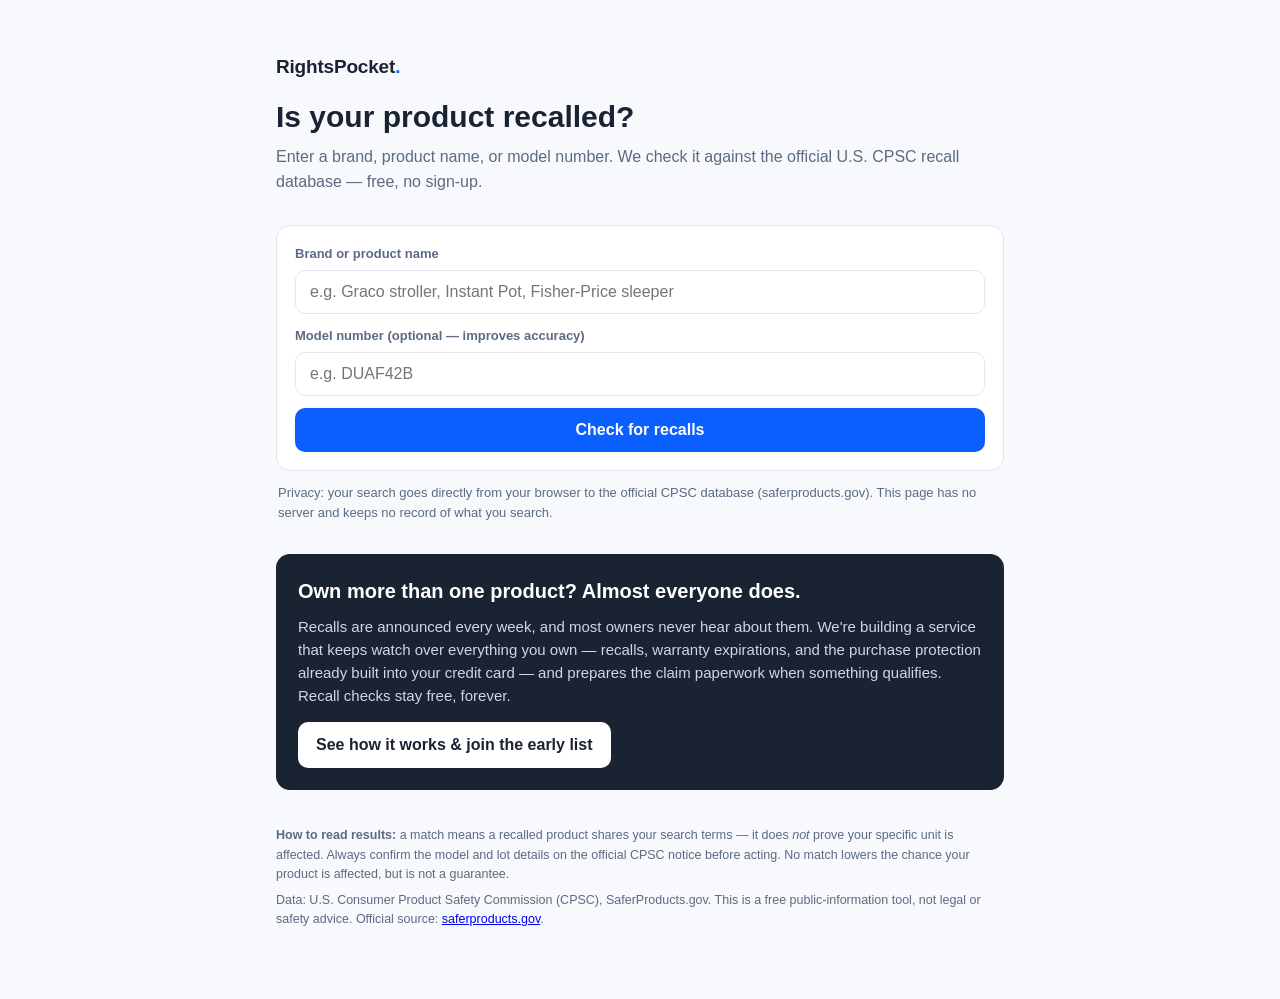
==== index.html @ 196cd415 "UX review fixes: brand line, checker cross-link, og image" ====
<!DOCTYPE html>
<html lang="en">
<head>
<meta charset="UTF-8">
<meta name="viewport" content="width=device-width, initial-scale=1.0">
<title>Is your product recalled? — Free CPSC recall checker</title>
<meta name="description" content="Free tool: check whether a product you own is under a U.S. CPSC recall. Searches the official CPSC recall database. Your searches are not stored.">
<style>
  :root { --ink:#1a2332; --muted:#5b6b82; --line:#e3e8f0; --accent:#0b5fff; --warn:#b42318; --warnbg:#fef3f2; --ok:#027a48; --okbg:#ecfdf3; --card:#fff; }
  * { box-sizing:border-box; }
  body { margin:0; font-family:-apple-system,BlinkMacSystemFont,"Segoe UI",Roboto,Helvetica,Arial,sans-serif; color:var(--ink); background:#f7f9fc; line-height:1.55; }
  .wrap { max-width:760px; margin:0 auto; padding:24px 16px 64px; }
  header { padding:28px 0 8px; }
  .brandline { font-weight:800; font-size:19px; letter-spacing:-.01em; margin-bottom:18px; }
  .brandline span { color:var(--accent); }
  h1 { font-size:30px; line-height:1.2; margin:0 0 10px; }
  .sub { color:var(--muted); font-size:16px; margin:0 0 22px; }
  form.search { background:var(--card); border:1px solid var(--line); border-radius:14px; padding:18px; display:grid; gap:12px; }
  label { font-size:13px; font-weight:600; color:var(--muted); display:block; margin-bottom:6px; }
  input[type=text] { width:100%; padding:12px 14px; font-size:16px; border:1px solid var(--line); border-radius:10px; }
  input[type=text]:focus { outline:2px solid var(--accent); border-color:transparent; }
  button { background:var(--accent); color:#fff; border:0; border-radius:10px; padding:13px 18px; font-size:16px; font-weight:600; cursor:pointer; }
  button:disabled { opacity:.55; cursor:wait; }
  .privacy { font-size:13px; color:var(--muted); margin:12px 2px 0; }
  .status { margin:22px 2px 0; font-size:15px; }
  .result { background:var(--card); border:1px solid var(--line); border-radius:14px; padding:18px; margin-top:14px; display:grid; gap:10px; }
  .result.hit-high { border-color:#f3c6c0; background:var(--warnbg); }
  .result.hit-mid { border-color:#f5dfae; background:#fffcf3; }
  .result h3 { margin:0; font-size:17px; line-height:1.35; }
  .meta { font-size:13px; color:var(--muted); }
  .badge { display:inline-block; font-size:12px; font-weight:700; padding:2px 8px; border-radius:999px; margin-right:8px; vertical-align:2px; }
  .badge.high { background:var(--warn); color:#fff; }
  .badge.mid { background:#dc8a03; color:#fff; }
  .result img { max-width:180px; border-radius:8px; border:1px solid var(--line); }
  .field b { display:block; font-size:12px; letter-spacing:.04em; text-transform:uppercase; color:var(--muted); margin-bottom:2px; }
  .field p { margin:0; font-size:14.5px; }
  a.official { font-weight:600; }
  .clear { background:var(--okbg); border:1px solid #a6e9c5; border-radius:14px; padding:16px 18px; margin-top:22px; }
  .clear b { color:var(--ok); }
  .cta { background:var(--ink); color:#fff; border-radius:14px; padding:22px; margin-top:30px; }
  .cta h2 { margin:0 0 8px; font-size:20px; }
  .cta p { margin:0 0 14px; color:#cdd7e5; font-size:15px; }
  .cta a { display:inline-block; background:#fff; color:var(--ink); font-weight:700; text-decoration:none; padding:11px 18px; border-radius:10px; }
  footer { margin-top:36px; font-size:12.5px; color:var(--muted); }
  footer p { margin:6px 0; }
</style>
<link rel="icon" href="data:image/svg+xml,%3Csvg xmlns='http://www.w3.org/2000/svg' viewBox='0 0 64 64'%3E%3Crect width='64' height='64' rx='14' fill='%230b5fff'/%3E%3Ctext x='32' y='43' font-size='34' font-family='Arial' font-weight='bold' fill='white' text-anchor='middle'%3ER%3C/text%3E%3C/svg%3E">
<meta property="og:type" content="website">
<meta property="og:title" content="Is your product recalled? — Free CPSC recall checker">
<meta property="og:description" content="Free tool: check whether a product you own is under a U.S. CPSC recall. Searches the official CPSC recall database. Your searches are not stored.">
<meta property="og:image" content="https://rightspocket.globe-ent.com/og.png">
<meta name="twitter:card" content="summary_large_image">
<meta property="og:url" content="https://rightspocket.globe-ent.com/">
</head>
<body>
<div class="wrap">
  <header>
    <div class="brandline">RightsPocket<span>.</span></div>
    <h1>Is your product recalled?</h1>
    <p class="sub">Enter a brand, product name, or model number. We check it against the official U.S. CPSC recall database — free, no sign-up.</p>
  </header>

  <form class="search" id="searchForm">
    <div>
      <label for="q">Brand or product name</label>
      <input type="text" id="q" placeholder="e.g. Graco stroller, Instant Pot, Fisher-Price sleeper" autocomplete="off" required>
    </div>
    <div>
      <label for="model">Model number (optional — improves accuracy)</label>
      <input type="text" id="model" placeholder="e.g. DUAF42B" autocomplete="off">
    </div>
    <button type="submit" id="go">Check for recalls</button>
  </form>
  <p class="privacy">Privacy: your search goes directly from your browser to the official CPSC database (saferproducts.gov). This page has no server and keeps no record of what you search.</p>

  <div class="status" id="status" role="status" aria-live="polite"></div>
  <div id="results"></div>

  <div class="cta">
    <h2>Own more than one product? Almost everyone does.</h2>
    <p>Recalls are announced every week, and most owners never hear about them. We're building a service that keeps watch over everything you own — recalls, warranty expirations, and the purchase protection already built into your credit card — and prepares the claim paperwork when something qualifies. Recall checks stay free, forever.</p>
    <a href="landing.html">See how it works &amp; join the early list</a>
  </div>

  <footer>
    <p><b>How to read results:</b> a match means a recalled product shares your search terms — it does <i>not</i> prove your specific unit is affected. Always confirm the model and lot details on the official CPSC notice before acting. No match lowers the chance your product is affected, but is not a guarantee.</p>
    <p>Data: U.S. Consumer Product Safety Commission (CPSC), SaferProducts.gov. This is a free public-information tool, not legal or safety advice. Official source: <a href="https://www.saferproducts.gov" target="_blank" rel="noopener">saferproducts.gov</a>.</p>
  </footer>
</div>

<script>
(function(){
  var API = 'https://www.saferproducts.gov/RestWebServices/Recall?format=json&RecallTitle=';
  var form = document.getElementById('searchForm');
  var statusEl = document.getElementById('status');
  var resultsEl = document.getElementById('results');
  var btn = document.getElementById('go');

  function esc(s){ return String(s||'').replace(/[&<>"']/g, function(c){ return {'&':'&amp;','<':'&lt;','>':'&gt;','"':'&quot;',"'":'&#39;'}[c]; }); }
  function tokens(s){ return String(s||'').toLowerCase().split(/[^a-z0-9]+/).filter(function(t){ return t.length >= 3; }); }

  function fetchTitle(term){
    return fetch(API + encodeURIComponent(term)).then(function(r){
      if(!r.ok) throw new Error('CPSC API error ' + r.status);
      return r.json();
    }).catch(function(){ return []; });
  }

  function score(recall, qTokens, qPhrase, model){
    var hayTitle = (recall.Title||'').toLowerCase();
    var hayProd = '';
    (recall.Products||[]).forEach(function(p){ hayProd += ' ' + (p.Name||'') + ' ' + (p.Model||'') + ' ' + (p.Description||''); });
    var hay = (hayTitle + ' ' + hayProd + ' ' + (recall.Description||'')).toLowerCase();
    var s = 0, matched = 0;
    qTokens.forEach(function(t){ if(hay.indexOf(t) !== -1){ matched++; } });
    if(qTokens.length){ s += (matched / qTokens.length) * 60; }
    if(matched === qTokens.length && matched >= 1){ s += 20; } /* every search word found -> strong */
    if(qPhrase && hayTitle.indexOf(qPhrase) !== -1) s += 25;
    if(qPhrase && (hayProd.toLowerCase().indexOf(qPhrase) !== -1)) s += 15;
    var modelHit = false;
    if(model){
      var m = model.toLowerCase().replace(/\s+/g,'');
      (recall.Products||[]).forEach(function(p){
        if((p.Model||'').toLowerCase().replace(/\s+/g,'') === m && m) modelHit = true;
      });
      if(hay.replace(/\s+/g,'').indexOf(m) !== -1) modelHit = true;
      if(modelHit) s += 45;
    }
    return { score: s, modelHit: modelHit };
  }

  function renderEmpty(q){
    resultsEl.innerHTML = '';
    var d = document.createElement('div');
    d.className = 'clear';
    d.innerHTML = '<b>No matching recalls found</b> for &ldquo;' + esc(q) + '&rdquo; in the CPSC database. That\'s a good sign — but it isn\'t a guarantee. If you still have concerns, check the manufacturer\'s own recall page.';
    resultsEl.appendChild(d);
  }

  function render(list){
    resultsEl.innerHTML = '';
    list.forEach(function(item){
      var r = item.recall, sc = item.sc;
      var div = document.createElement('div');
      div.className = 'result ' + (sc.score >= 70 ? 'hit-high' : 'hit-mid');
      var date = (r.RecallDate||'').slice(0,10);
      var hazard = (r.Hazards && r.Hazards[0] && r.Hazards[0].Name) || '';
      var remedy = (r.Remedies && r.Remedies[0] && r.Remedies[0].Name) || '';
      var options = (r.RemedyOptions||[]).map(function(o){ return o.Option; }).filter(Boolean).join(', ');
      var img = (r.Images && r.Images[0] && r.Images[0].URL) || '';
      var prodNames = (r.Products||[]).map(function(p){ return p.Name; }).filter(Boolean).join('; ');
      var badge = sc.score >= 70 ? '<span class="badge high">Strong match</span>' : '<span class="badge mid">Possible match</span>';
      div.innerHTML =
        '<div>' + badge + '<span class="meta">Recall announced ' + esc(date) + ' &middot; CPSC recall no. ' + esc(r.RecallNumber||'') + '</span></div>' +
        '<h3>' + esc(r.Title||'') + '</h3>' +
        (img ? '<img src="' + esc(img) + '" alt="Recalled product photo from CPSC">' : '') +
        (prodNames ? '<div class="field"><b>Product</b><p>' + esc(prodNames) + '</p></div>' : '') +
        (hazard ? '<div class="field"><b>Risk</b><p>' + esc(hazard) + '</p></div>' : '') +
        (remedy ? '<div class="field"><b>What you can get</b><p>' + esc(remedy) + (options ? ' (' + esc(options) + ')' : '') + '</p></div>' : '') +
        '<div><a class="official" href="' + esc(r.URL||'#') + '" target="_blank" rel="noopener">Confirm your model on the official CPSC notice &rarr;</a></div>';
      resultsEl.appendChild(div);
    });
  }

  form.addEventListener('submit', function(ev){
    ev.preventDefault();
    var q = document.getElementById('q').value.trim();
    var model = document.getElementById('model').value.trim();
    if(!q) return;
    btn.disabled = true; btn.textContent = 'Checking the CPSC database…';
    statusEl.textContent = 'Searching official recall records…';
    resultsEl.innerHTML = '';

    var qTokens = tokens(q);
    var queries = [];
    queries.push(fetchTitle(q));
    // Also try the most distinctive single token (usually the brand) to widen recall,
    // then rely on client-side scoring to rank.
    var brand = qTokens.slice().sort(function(a,b){ return b.length - a.length; })[0];
    if(brand && brand.toLowerCase() !== q.toLowerCase()) queries.push(fetchTitle(brand));

    Promise.all(queries).then(function(lists){
      var byId = {};
      lists.forEach(function(l){ (l||[]).forEach(function(r){ if(r && r.RecallID) byId[r.RecallID] = r; }); });
      var all = Object.keys(byId).map(function(k){ return byId[k]; });
      var phrase = q.toLowerCase();
      var scored = all.map(function(r){ return { recall: r, sc: score(r, qTokens, phrase, model) }; })
        .filter(function(x){ return x.sc.score >= 35; })
        .sort(function(a,b){ return (b.sc.score - a.sc.score) || String(b.recall.RecallDate).localeCompare(String(a.recall.RecallDate)); })
        .slice(0, 10);
      if(scored.length){
        statusEl.textContent = 'Found ' + scored.length + ' recall' + (scored.length>1?'s':'') + ' matching your search. Check the model details on the official notice.';
        render(scored);
      } else {
        statusEl.textContent = '';
        renderEmpty(q);
      }
      btn.disabled = false; btn.textContent = 'Check for recalls';
    }).catch(function(){
      statusEl.textContent = 'The CPSC database could not be reached just now. Please try again in a moment, or search directly at saferproducts.gov.';
      btn.disabled = false; btn.textContent = 'Check for recalls';
    });
  });
})();
</script>
</body>
</html>
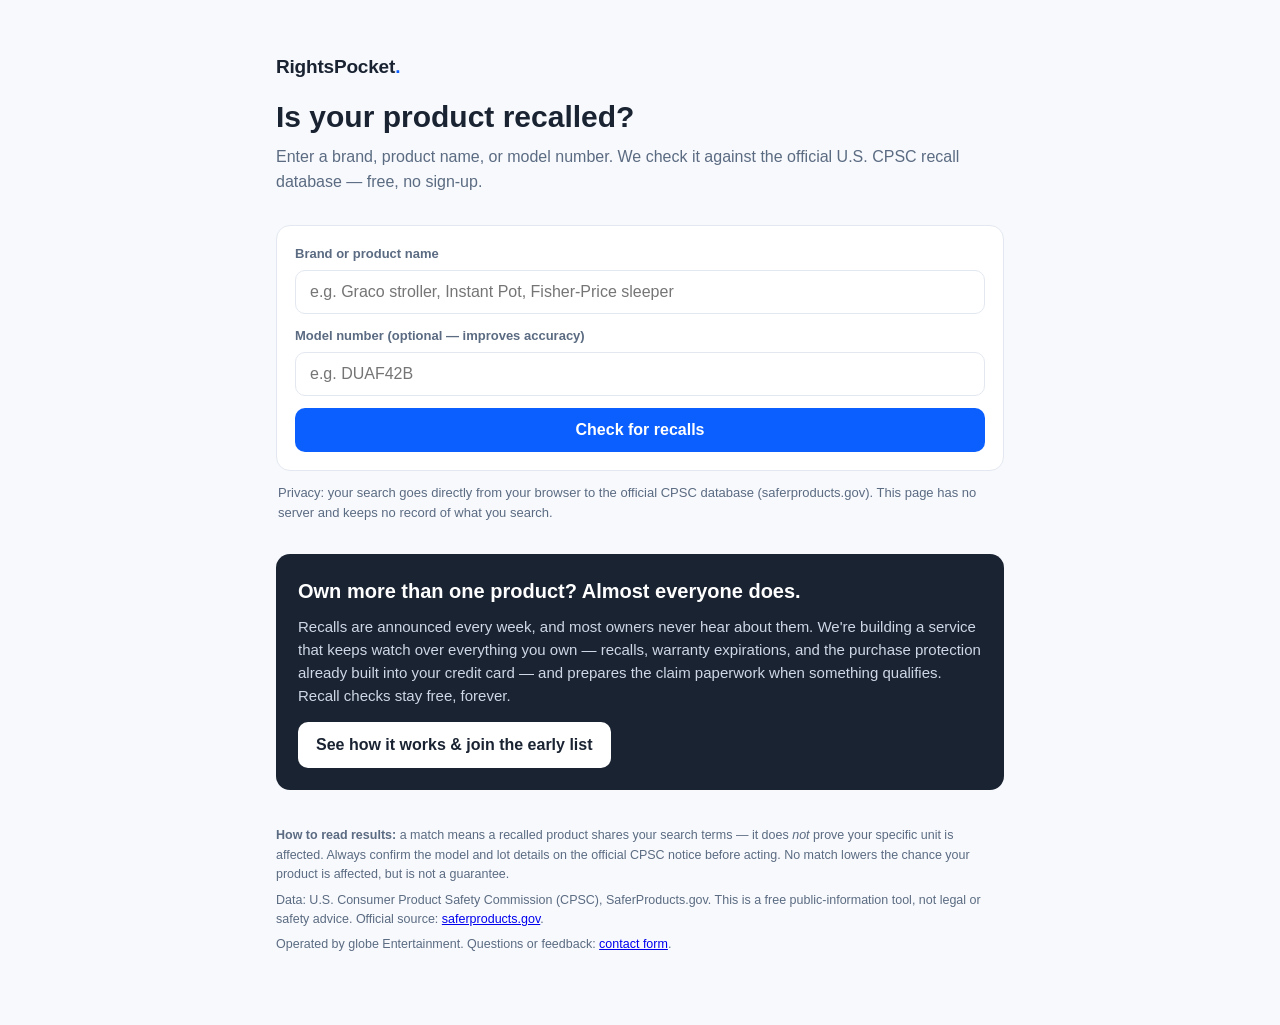
==== commit ffbd5077: "Add contact form link to footers" ====
--- a/index.html
+++ b/index.html
@@ -85,6 +85,7 @@
   <footer>
     <p><b>How to read results:</b> a match means a recalled product shares your search terms — it does <i>not</i> prove your specific unit is affected. Always confirm the model and lot details on the official CPSC notice before acting. No match lowers the chance your product is affected, but is not a guarantee.</p>
     <p>Data: U.S. Consumer Product Safety Commission (CPSC), SaferProducts.gov. This is a free public-information tool, not legal or safety advice. Official source: <a href="https://www.saferproducts.gov" target="_blank" rel="noopener">saferproducts.gov</a>.</p>
+    <p>Operated by globe Entertainment. Questions or feedback: <a href="https://docs.google.com/forms/d/e/1FAIpQLScHJyENpIfyE8nkQppL0ktPhJxhTMZu63Hm-sMLJLQFuC93IA/viewform" target="_blank" rel="noopener">contact form</a>.</p>
   </footer>
 </div>
 
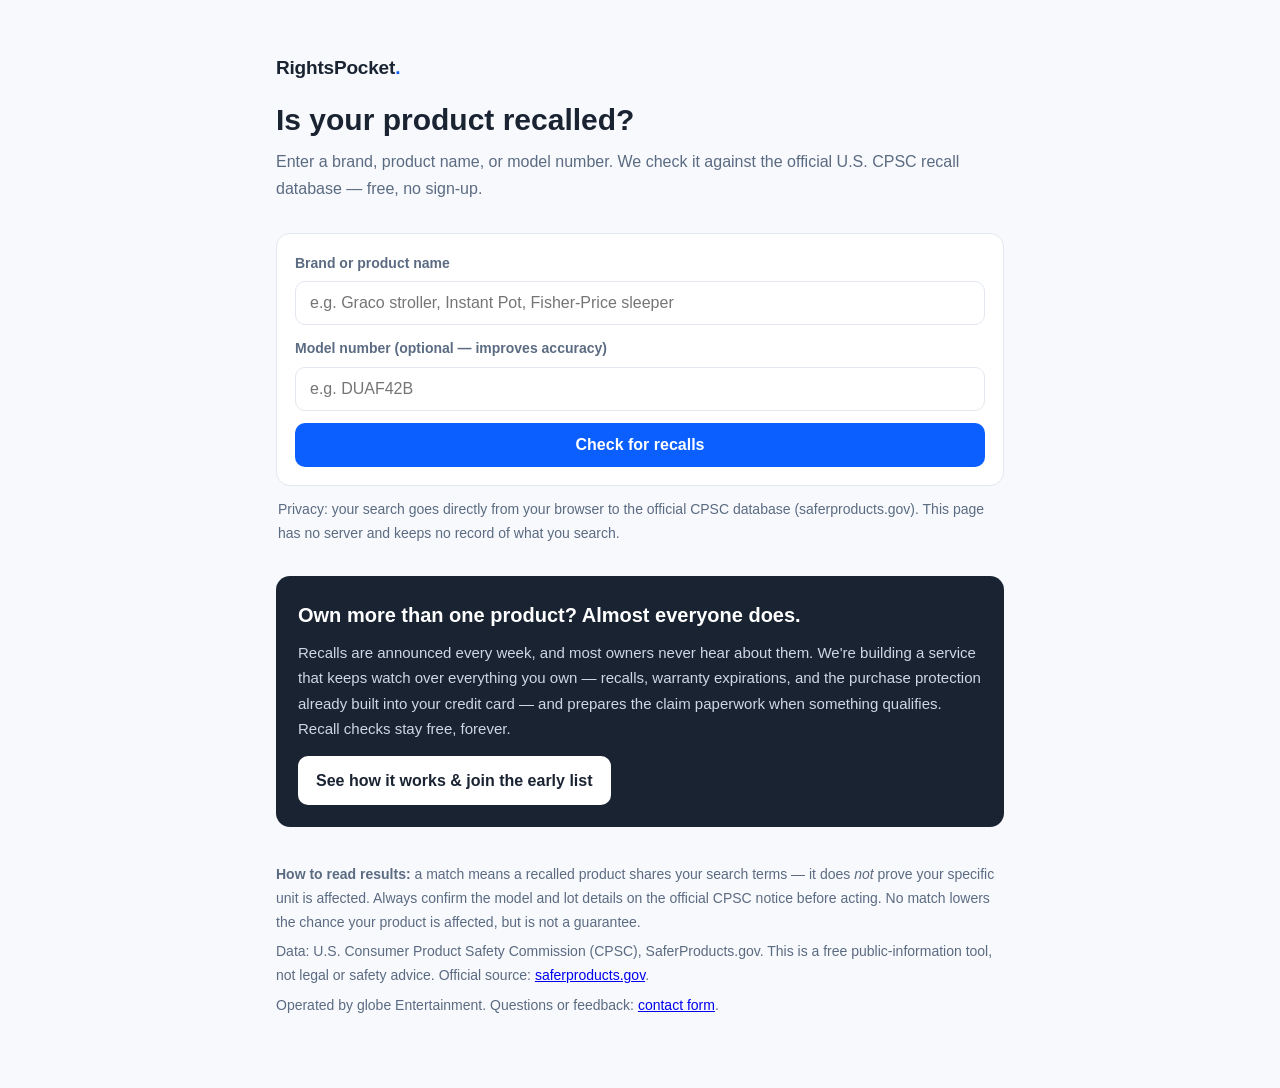
==== commit e18a9ea8: "Numeric standards pass: font floor, badge contrast, line-height" ====
--- a/index.html
+++ b/index.html
@@ -8,7 +8,7 @@
 <style>
   :root { --ink:#1a2332; --muted:#5b6b82; --line:#e3e8f0; --accent:#0b5fff; --warn:#b42318; --warnbg:#fef3f2; --ok:#027a48; --okbg:#ecfdf3; --card:#fff; }
   * { box-sizing:border-box; }
-  body { margin:0; font-family:-apple-system,BlinkMacSystemFont,"Segoe UI",Roboto,Helvetica,Arial,sans-serif; color:var(--ink); background:#f7f9fc; line-height:1.55; }
+  body { margin:0; font-family:-apple-system,BlinkMacSystemFont,"Segoe UI",Roboto,Helvetica,Arial,sans-serif; color:var(--ink); background:#f7f9fc; line-height:1.7; }
   .wrap { max-width:760px; margin:0 auto; padding:24px 16px 64px; }
   header { padding:28px 0 8px; }
   .brandline { font-weight:800; font-size:19px; letter-spacing:-.01em; margin-bottom:18px; }
@@ -16,24 +16,24 @@
   h1 { font-size:30px; line-height:1.2; margin:0 0 10px; }
   .sub { color:var(--muted); font-size:16px; margin:0 0 22px; }
   form.search { background:var(--card); border:1px solid var(--line); border-radius:14px; padding:18px; display:grid; gap:12px; }
-  label { font-size:13px; font-weight:600; color:var(--muted); display:block; margin-bottom:6px; }
+  label { font-size:14px; font-weight:600; color:var(--muted); display:block; margin-bottom:6px; }
   input[type=text] { width:100%; padding:12px 14px; font-size:16px; border:1px solid var(--line); border-radius:10px; }
   input[type=text]:focus { outline:2px solid var(--accent); border-color:transparent; }
   button { background:var(--accent); color:#fff; border:0; border-radius:10px; padding:13px 18px; font-size:16px; font-weight:600; cursor:pointer; }
   button:disabled { opacity:.55; cursor:wait; }
-  .privacy { font-size:13px; color:var(--muted); margin:12px 2px 0; }
+  .privacy { font-size:14px; color:var(--muted); margin:12px 2px 0; }
   .status { margin:22px 2px 0; font-size:15px; }
   .result { background:var(--card); border:1px solid var(--line); border-radius:14px; padding:18px; margin-top:14px; display:grid; gap:10px; }
   .result.hit-high { border-color:#f3c6c0; background:var(--warnbg); }
   .result.hit-mid { border-color:#f5dfae; background:#fffcf3; }
   .result h3 { margin:0; font-size:17px; line-height:1.35; }
-  .meta { font-size:13px; color:var(--muted); }
-  .badge { display:inline-block; font-size:12px; font-weight:700; padding:2px 8px; border-radius:999px; margin-right:8px; vertical-align:2px; }
+  .meta { font-size:14px; color:var(--muted); }
+  .badge { display:inline-block; font-size:14px; font-weight:700; padding:3px 10px; border-radius:999px; margin-right:8px; vertical-align:2px; }
   .badge.high { background:var(--warn); color:#fff; }
-  .badge.mid { background:#dc8a03; color:#fff; }
+  .badge.mid { background:#b45309; color:#fff; }
   .result img { max-width:180px; border-radius:8px; border:1px solid var(--line); }
-  .field b { display:block; font-size:12px; letter-spacing:.04em; text-transform:uppercase; color:var(--muted); margin-bottom:2px; }
-  .field p { margin:0; font-size:14.5px; }
+  .field b { display:block; font-size:14px; letter-spacing:.04em; text-transform:uppercase; color:var(--muted); margin-bottom:2px; }
+  .field p { margin:0; font-size:15px; }
   a.official { font-weight:600; }
   .clear { background:var(--okbg); border:1px solid #a6e9c5; border-radius:14px; padding:16px 18px; margin-top:22px; }
   .clear b { color:var(--ok); }
@@ -41,7 +41,7 @@
   .cta h2 { margin:0 0 8px; font-size:20px; }
   .cta p { margin:0 0 14px; color:#cdd7e5; font-size:15px; }
   .cta a { display:inline-block; background:#fff; color:var(--ink); font-weight:700; text-decoration:none; padding:11px 18px; border-radius:10px; }
-  footer { margin-top:36px; font-size:12.5px; color:var(--muted); }
+  footer { margin-top:36px; font-size:14px; color:var(--muted); }
   footer p { margin:6px 0; }
 </style>
 <link rel="icon" href="data:image/svg+xml,%3Csvg xmlns='http://www.w3.org/2000/svg' viewBox='0 0 64 64'%3E%3Crect width='64' height='64' rx='14' fill='%230b5fff'/%3E%3Ctext x='32' y='43' font-size='34' font-family='Arial' font-weight='bold' fill='white' text-anchor='middle'%3ER%3C/text%3E%3C/svg%3E">
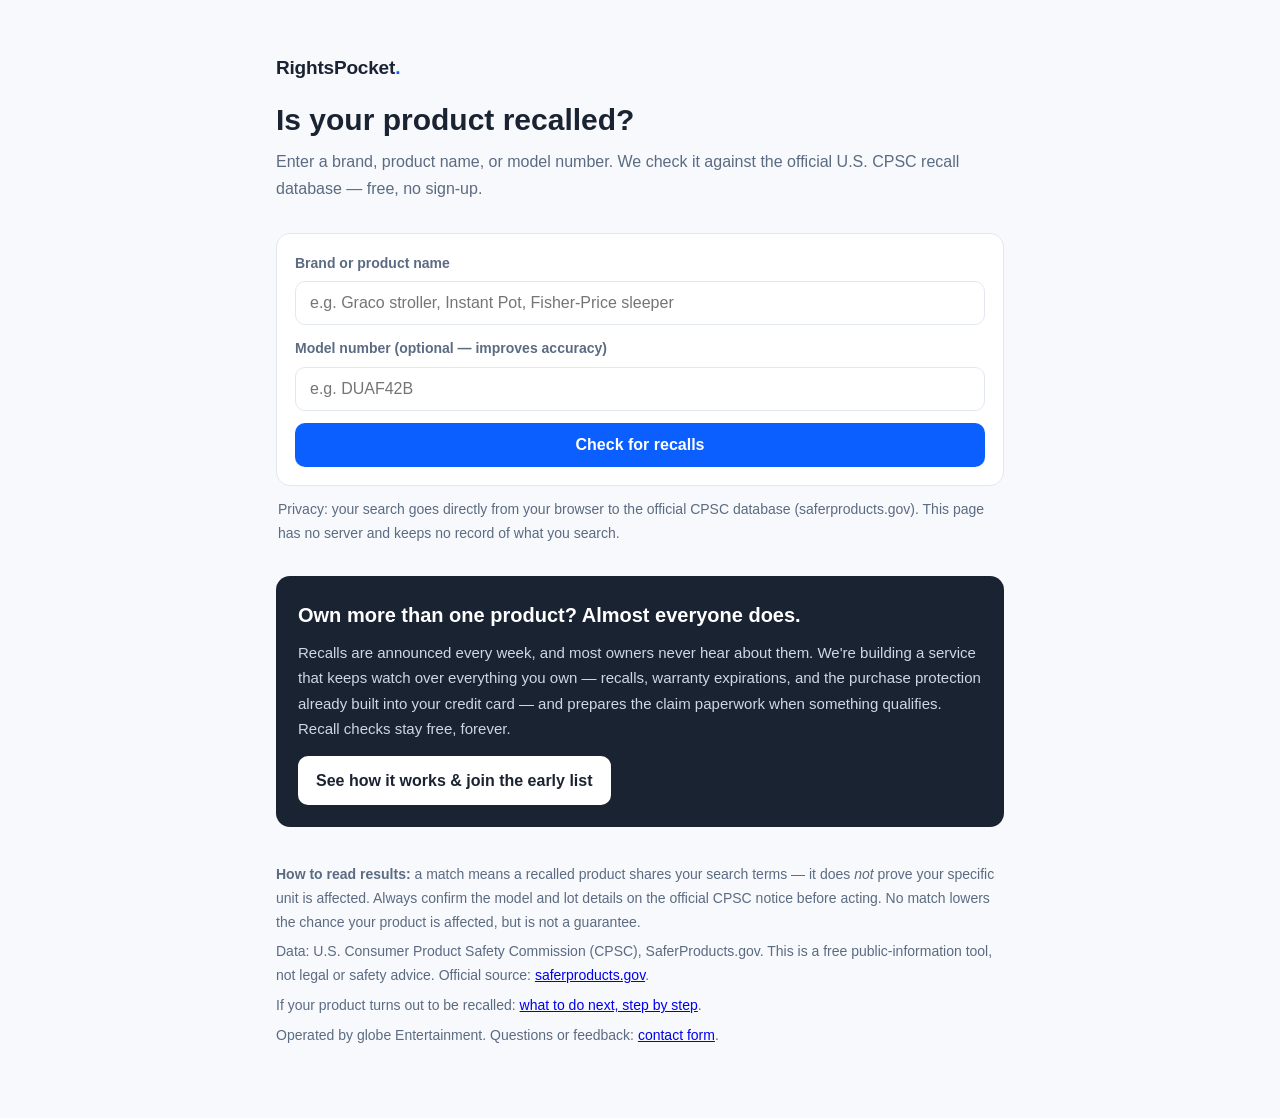
==== commit 02c92d5d: "SEO groundwork: canonical, structured data, sitemap, guide article" ====
--- a/index.html
+++ b/index.html
@@ -51,6 +51,10 @@
 <meta property="og:image" content="https://rightspocket.globe-ent.com/og.png">
 <meta name="twitter:card" content="summary_large_image">
 <meta property="og:url" content="https://rightspocket.globe-ent.com/">
+<link rel="canonical" href="https://rightspocket.globe-ent.com/">
+<script type="application/ld+json">
+{"@context":"https://schema.org","@type":"WebApplication","name":"RightsPocket Recall Checker","url":"https://rightspocket.globe-ent.com/","applicationCategory":"UtilitiesApplication","operatingSystem":"Web","offers":{"@type":"Offer","price":"0","priceCurrency":"USD"},"provider":{"@type":"Organization","name":"globe Entertainment"},"description":"Free tool: check whether a product you own is under a U.S. CPSC recall. Searches the official CPSC recall database. Your searches are not stored."}
+</script>
 </head>
 <body>
 <div class="wrap">
@@ -85,6 +89,7 @@
   <footer>
     <p><b>How to read results:</b> a match means a recalled product shares your search terms — it does <i>not</i> prove your specific unit is affected. Always confirm the model and lot details on the official CPSC notice before acting. No match lowers the chance your product is affected, but is not a guarantee.</p>
     <p>Data: U.S. Consumer Product Safety Commission (CPSC), SaferProducts.gov. This is a free public-information tool, not legal or safety advice. Official source: <a href="https://www.saferproducts.gov" target="_blank" rel="noopener">saferproducts.gov</a>.</p>
+    <p>If your product turns out to be recalled: <a href="/recalled-product-what-to-do.html">what to do next, step by step</a>.</p>
     <p>Operated by globe Entertainment. Questions or feedback: <a href="https://docs.google.com/forms/d/e/1FAIpQLScHJyENpIfyE8nkQppL0ktPhJxhTMZu63Hm-sMLJLQFuC93IA/viewform" target="_blank" rel="noopener">contact form</a>.</p>
   </footer>
 </div>
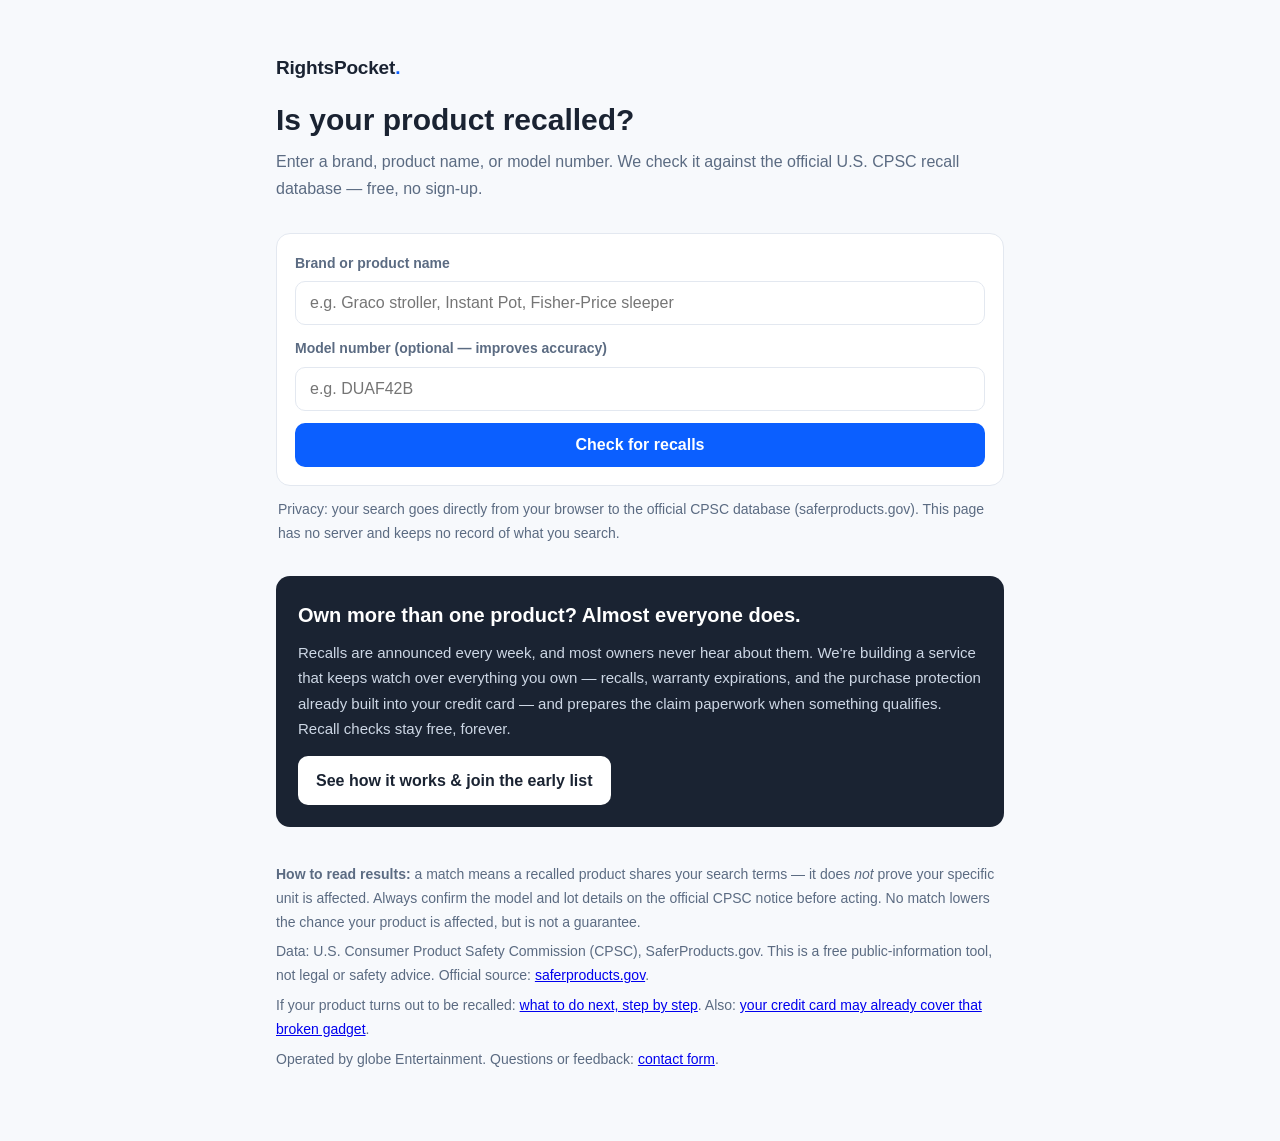
==== commit b70a6a24: "New guide: card purchase protection & extended warranty + cross-links" ====
--- a/index.html
+++ b/index.html
@@ -5,45 +5,7 @@
 <meta name="viewport" content="width=device-width, initial-scale=1.0">
 <title>Is your product recalled? — Free CPSC recall checker</title>
 <meta name="description" content="Free tool: check whether a product you own is under a U.S. CPSC recall. Searches the official CPSC recall database. Your searches are not stored.">
-<style>
-  :root { --ink:#1a2332; --muted:#5b6b82; --line:#e3e8f0; --accent:#0b5fff; --warn:#b42318; --warnbg:#fef3f2; --ok:#027a48; --okbg:#ecfdf3; --card:#fff; }
-  * { box-sizing:border-box; }
-  body { margin:0; font-family:-apple-system,BlinkMacSystemFont,"Segoe UI",Roboto,Helvetica,Arial,sans-serif; color:var(--ink); background:#f7f9fc; line-height:1.7; }
-  .wrap { max-width:760px; margin:0 auto; padding:24px 16px 64px; }
-  header { padding:28px 0 8px; }
-  .brandline { font-weight:800; font-size:19px; letter-spacing:-.01em; margin-bottom:18px; }
-  .brandline span { color:var(--accent); }
-  h1 { font-size:30px; line-height:1.2; margin:0 0 10px; }
-  .sub { color:var(--muted); font-size:16px; margin:0 0 22px; }
-  form.search { background:var(--card); border:1px solid var(--line); border-radius:14px; padding:18px; display:grid; gap:12px; }
-  label { font-size:14px; font-weight:600; color:var(--muted); display:block; margin-bottom:6px; }
-  input[type=text] { width:100%; padding:12px 14px; font-size:16px; border:1px solid var(--line); border-radius:10px; }
-  input[type=text]:focus { outline:2px solid var(--accent); border-color:transparent; }
-  button { background:var(--accent); color:#fff; border:0; border-radius:10px; padding:13px 18px; font-size:16px; font-weight:600; cursor:pointer; }
-  button:disabled { opacity:.55; cursor:wait; }
-  .privacy { font-size:14px; color:var(--muted); margin:12px 2px 0; }
-  .status { margin:22px 2px 0; font-size:15px; }
-  .result { background:var(--card); border:1px solid var(--line); border-radius:14px; padding:18px; margin-top:14px; display:grid; gap:10px; }
-  .result.hit-high { border-color:#f3c6c0; background:var(--warnbg); }
-  .result.hit-mid { border-color:#f5dfae; background:#fffcf3; }
-  .result h3 { margin:0; font-size:17px; line-height:1.35; }
-  .meta { font-size:14px; color:var(--muted); }
-  .badge { display:inline-block; font-size:14px; font-weight:700; padding:3px 10px; border-radius:999px; margin-right:8px; vertical-align:2px; }
-  .badge.high { background:var(--warn); color:#fff; }
-  .badge.mid { background:#b45309; color:#fff; }
-  .result img { max-width:180px; border-radius:8px; border:1px solid var(--line); }
-  .field b { display:block; font-size:14px; letter-spacing:.04em; text-transform:uppercase; color:var(--muted); margin-bottom:2px; }
-  .field p { margin:0; font-size:15px; }
-  a.official { font-weight:600; }
-  .clear { background:var(--okbg); border:1px solid #a6e9c5; border-radius:14px; padding:16px 18px; margin-top:22px; }
-  .clear b { color:var(--ok); }
-  .cta { background:var(--ink); color:#fff; border-radius:14px; padding:22px; margin-top:30px; }
-  .cta h2 { margin:0 0 8px; font-size:20px; }
-  .cta p { margin:0 0 14px; color:#cdd7e5; font-size:15px; }
-  .cta a { display:inline-block; background:#fff; color:var(--ink); font-weight:700; text-decoration:none; padding:11px 18px; border-radius:10px; }
-  footer { margin-top:36px; font-size:14px; color:var(--muted); }
-  footer p { margin:6px 0; }
-</style>
+<link rel="stylesheet" href="/styles.css">
 <link rel="icon" href="data:image/svg+xml,%3Csvg xmlns='http://www.w3.org/2000/svg' viewBox='0 0 64 64'%3E%3Crect width='64' height='64' rx='14' fill='%230b5fff'/%3E%3Ctext x='32' y='43' font-size='34' font-family='Arial' font-weight='bold' fill='white' text-anchor='middle'%3ER%3C/text%3E%3C/svg%3E">
 <meta property="og:type" content="website">
 <meta property="og:title" content="Is your product recalled? — Free CPSC recall checker">
@@ -56,7 +18,7 @@
 {"@context":"https://schema.org","@type":"WebApplication","name":"RightsPocket Recall Checker","url":"https://rightspocket.globe-ent.com/","applicationCategory":"UtilitiesApplication","operatingSystem":"Web","offers":{"@type":"Offer","price":"0","priceCurrency":"USD"},"provider":{"@type":"Organization","name":"globe Entertainment"},"description":"Free tool: check whether a product you own is under a U.S. CPSC recall. Searches the official CPSC recall database. Your searches are not stored."}
 </script>
 </head>
-<body>
+<body class="page-checker">
 <div class="wrap">
   <header>
     <div class="brandline">RightsPocket<span>.</span></div>
@@ -89,7 +51,7 @@
   <footer>
     <p><b>How to read results:</b> a match means a recalled product shares your search terms — it does <i>not</i> prove your specific unit is affected. Always confirm the model and lot details on the official CPSC notice before acting. No match lowers the chance your product is affected, but is not a guarantee.</p>
     <p>Data: U.S. Consumer Product Safety Commission (CPSC), SaferProducts.gov. This is a free public-information tool, not legal or safety advice. Official source: <a href="https://www.saferproducts.gov" target="_blank" rel="noopener">saferproducts.gov</a>.</p>
-    <p>If your product turns out to be recalled: <a href="/recalled-product-what-to-do.html">what to do next, step by step</a>.</p>
+    <p>If your product turns out to be recalled: <a href="/recalled-product-what-to-do.html">what to do next, step by step</a>. Also: <a href="/card-purchase-protection-extended-warranty.html">your credit card may already cover that broken gadget</a>.</p>
     <p>Operated by globe Entertainment. Questions or feedback: <a href="https://docs.google.com/forms/d/e/1FAIpQLScHJyENpIfyE8nkQppL0ktPhJxhTMZu63Hm-sMLJLQFuC93IA/viewform" target="_blank" rel="noopener">contact form</a>.</p>
   </footer>
 </div>
@@ -163,7 +125,7 @@
         (prodNames ? '<div class="field"><b>Product</b><p>' + esc(prodNames) + '</p></div>' : '') +
         (hazard ? '<div class="field"><b>Risk</b><p>' + esc(hazard) + '</p></div>' : '') +
         (remedy ? '<div class="field"><b>What you can get</b><p>' + esc(remedy) + (options ? ' (' + esc(options) + ')' : '') + '</p></div>' : '') +
-        '<div><a class="official" href="' + esc(r.URL||'#') + '" target="_blank" rel="noopener">Confirm your model on the official CPSC notice &rarr;</a></div>';
+        '<div><a class="official" href="' + esc(r.URL||'#') + '" target="_blank" rel="noopener">Confirm your model on the official CPSC notice</a></div>';
       resultsEl.appendChild(div);
     });
   }
--- a/styles.css
+++ b/styles.css
@@ -0,0 +1,125 @@
+/* RightsPocket — shared stylesheet (single source for all public pages)
+   Tokens and parts are documented in ../SITE-DESIGN-RULES.md.
+   Page-specific rules are scoped under body.page-* classes. */
+
+/* ---- Tokens ---- */
+:root {
+  --ink:#1a2332; --muted:#5b6b82; --line:#e3e8f0; --accent:#0b5fff;
+  --warn:#b42318; --warnbg:#fef3f2; --ok:#027a48; --okbg:#ecfdf3; --card:#fff;
+  --pagebg:#f7f9fc;
+}
+
+/* ---- Base ---- */
+* { box-sizing:border-box; }
+body { margin:0; font-family:-apple-system,BlinkMacSystemFont,"Segoe UI",Roboto,Helvetica,Arial,sans-serif; color:var(--ink); background:var(--pagebg); line-height:1.7; }
+.wrap { max-width:760px; margin:0 auto; padding:24px 16px 64px; }
+header { padding:28px 0 8px; }
+footer { margin-top:36px; font-size:14px; color:var(--muted); }
+footer p { margin:6px 0; }
+
+/* ---- Shared parts ---- */
+.brandline { font-weight:800; font-size:19px; letter-spacing:-.01em; margin-bottom:18px; }
+.brandline span { color:var(--accent); }
+.brandline a { color:inherit; text-decoration:none; }
+.sub { color:var(--muted); font-size:16px; margin:0 0 22px; }
+
+/* ---- Checker (page-checker) ---- */
+.page-checker h1 { font-size:30px; line-height:1.2; margin:0 0 10px; }
+.page-checker form.search { background:var(--card); border:1px solid var(--line); border-radius:14px; padding:18px; display:grid; gap:12px; }
+.page-checker label { font-size:14px; font-weight:600; color:var(--muted); display:block; margin-bottom:6px; }
+.page-checker input[type=text] { width:100%; padding:12px 14px; font-size:16px; border:1px solid var(--line); border-radius:10px; }
+.page-checker input[type=text]:focus { outline:2px solid var(--accent); border-color:transparent; }
+.page-checker button { background:var(--accent); color:#fff; border:0; border-radius:10px; padding:13px 18px; font-size:16px; font-weight:600; cursor:pointer; }
+.page-checker button:disabled { opacity:.55; cursor:wait; }
+.page-checker .privacy { font-size:14px; color:var(--muted); margin:12px 2px 0; }
+.page-checker .status { margin:22px 2px 0; font-size:15px; }
+.page-checker .result { background:var(--card); border:1px solid var(--line); border-radius:14px; padding:18px; margin-top:14px; display:grid; gap:10px; }
+.page-checker .result.hit-high { border-color:#f3c6c0; background:var(--warnbg); }
+.page-checker .result.hit-mid { border-color:#f5dfae; background:#fffcf3; }
+.page-checker .result h3 { margin:0; font-size:17px; line-height:1.35; }
+.page-checker .meta { font-size:14px; color:var(--muted); }
+.page-checker .badge { display:inline-block; font-size:14px; font-weight:700; padding:3px 10px; border-radius:999px; margin-right:8px; vertical-align:2px; }
+.page-checker .badge.high { background:var(--warn); color:#fff; }
+.page-checker .badge.mid { background:#b45309; color:#fff; }
+.page-checker .result img { max-width:180px; border-radius:8px; border:1px solid var(--line); }
+.page-checker .field b { display:block; font-size:14px; letter-spacing:.04em; text-transform:uppercase; color:var(--muted); margin-bottom:2px; }
+.page-checker .field p { margin:0; font-size:15px; }
+.page-checker a.official { font-weight:600; }
+.page-checker .clear { background:var(--okbg); border:1px solid #a6e9c5; border-radius:14px; padding:16px 18px; margin-top:22px; }
+.page-checker .clear b { color:var(--ok); }
+.page-checker .cta { background:var(--ink); color:#fff; border-radius:14px; padding:22px; margin-top:30px; }
+.page-checker .cta h2 { margin:0 0 8px; font-size:20px; }
+.page-checker .cta p { margin:0 0 14px; color:#cdd7e5; font-size:15px; }
+.page-checker .cta a { display:inline-block; background:#fff; color:var(--ink); font-weight:700; text-decoration:none; padding:11px 18px; border-radius:10px; }
+
+/* ---- Landing (page-landing) ---- */
+.page-landing .wrap { max-width:860px; padding-bottom:72px; }
+.page-landing .brand { font-weight:800; font-size:19px; letter-spacing:-.01em; padding:10px 0 0; }
+.page-landing .brand span { color:var(--accent); }
+.page-landing .hero { padding:34px 0 10px; }
+.page-landing h1 { font-size:36px; line-height:1.18; margin:0 0 14px; letter-spacing:-.015em; }
+.page-landing .lede { font-size:18px; color:var(--muted); margin:0 0 24px; max-width:640px; }
+.page-landing form.lead { display:flex; gap:10px; flex-wrap:wrap; max-width:560px; }
+.page-landing form.lead input[type=email] { flex:1 1 260px; padding:13px 14px; font-size:16px; border:1px solid var(--line); border-radius:10px; }
+.page-landing form.lead button { background:var(--accent); color:#fff; border:0; border-radius:10px; padding:13px 20px; font-size:16px; font-weight:600; cursor:pointer; }
+.page-landing .fine { font-size:14px; color:var(--muted); margin-top:10px; }
+.page-landing .done { background:var(--okbg); border:1px solid #a6e9c5; border-radius:14px; padding:14px 16px; max-width:560px; display:none; }
+.page-landing .stats { display:grid; grid-template-columns:repeat(3,1fr); gap:12px; margin:36px 0 6px; }
+.page-landing .stat { background:var(--card); border:1px solid var(--line); border-radius:14px; padding:16px; }
+.page-landing .stat b { display:block; font-size:24px; letter-spacing:-.01em; }
+.page-landing .stat span { font-size:14px; color:var(--muted); }
+.page-landing section { margin-top:44px; }
+.page-landing h2 { font-size:24px; margin:0 0 14px; letter-spacing:-.01em; }
+.page-landing .cols { display:grid; grid-template-columns:repeat(3,1fr); gap:12px; }
+.page-landing .col { background:var(--card); border:1px solid var(--line); border-radius:14px; padding:18px; }
+.page-landing .col h3 { margin:0 0 8px; font-size:16.5px; }
+.page-landing .col p { margin:0; font-size:14.5px; color:var(--muted); }
+.page-landing .steps { counter-reset:step; display:grid; gap:10px; }
+.page-landing .step { background:var(--card); border:1px solid var(--line); border-radius:14px; padding:16px 18px; display:flex; gap:14px; }
+.page-landing .step .n { counter-increment:step; background:var(--ink); color:#fff; width:28px; height:28px; min-width:28px; border-radius:50%; display:flex; align-items:center; justify-content:center; font-weight:700; font-size:14px; margin-top:2px; }
+.page-landing .step p { margin:0; font-size:15px; }
+.page-landing .step b { display:block; }
+.page-landing .honest { background:#fff8e6; border:1px solid #f0dfa8; border-radius:14px; padding:18px; font-size:15px; }
+.page-landing .plans { display:grid; grid-template-columns:1fr 1fr; gap:12px; }
+.page-landing .plan { background:var(--card); border:1px solid var(--line); border-radius:14px; padding:22px; }
+.page-landing .plan.pro { border-color:var(--accent); border-width:2px; }
+.page-landing .plan h3 { margin:0 0 4px; font-size:18px; }
+.page-landing .price { font-size:32px; font-weight:800; letter-spacing:-.02em; }
+.page-landing .price small { font-size:14px; color:var(--muted); font-weight:500; }
+.page-landing .plan ul { margin:14px 0 0; padding-left:18px; font-size:14.5px; }
+.page-landing .plan li { margin:6px 0; }
+.page-landing table.scope { width:100%; border-collapse:collapse; background:var(--card); border:1px solid var(--line); border-radius:14px; overflow:hidden; font-size:14.5px; }
+.page-landing table.scope th, .page-landing table.scope td { padding:11px 14px; border-top:1px solid var(--line); text-align:left; }
+.page-landing table.scope thead th { border-top:0; background:#eef3fb; font-size:14px; letter-spacing:.03em; text-transform:uppercase; color:var(--muted); }
+.page-landing table.scope td.c, .page-landing table.scope th.c { text-align:center; width:110px; }
+.page-landing details { background:var(--card); border:1px solid var(--line); border-radius:14px; padding:14px 18px; margin-top:10px; }
+.page-landing summary { font-weight:600; cursor:pointer; }
+.page-landing details p { margin:10px 0 2px; font-size:14.5px; color:var(--muted); }
+.page-landing footer { margin-top:48px; }
+@media (max-width:640px){ .page-landing .stats,.page-landing .cols,.page-landing .plans{grid-template-columns:1fr;} .page-landing h1{font-size:29px;} }
+
+/* ---- Guide article (page-guide) ---- */
+.page-guide h1 { font-size:30px; line-height:1.25; margin:0 0 10px; }
+.page-guide h2 { font-size:20px; margin:32px 0 8px; }
+.page-guide p, .page-guide li { font-size:16px; }
+.page-guide ol, .page-guide ul { padding-left:22px; }
+.page-guide li { margin-bottom:6px; }
+.page-guide .card { background:var(--card); border:1px solid var(--line); border-radius:14px; padding:18px; margin-top:22px; }
+.page-guide .card h2 { margin-top:0; }
+.page-guide a { color:var(--accent); }
+
+/* ---- 404 (page-404) ---- */
+.page-404 .wrap { max-width:640px; padding:64px 20px; text-align:center; }
+.page-404 h1 { font-size:1.8rem; margin-bottom:12px; }
+.page-404 p { color:var(--muted); }
+.page-404 a.btn { display:inline-block; margin-top:20px; padding:12px 22px; background:var(--accent); color:#fff; border-radius:10px; text-decoration:none; font-weight:600; }
+
+/* Design review fixes (2026-11-10) */
+/* Guide: the brandline link must stay ink like other pages (the guide's content-link rule was overriding it). */
+.page-guide .brandline a { color:inherit; }
+/* Landing scope table on small screens: tighter cells so feature text wraps less. */
+@media (max-width:640px){
+  .page-landing table.scope th, .page-landing table.scope td { padding:8px 10px; }
+  .page-landing table.scope { font-size:14px; }
+  .page-landing table.scope td.c, .page-landing table.scope th.c { width:64px; }
+}
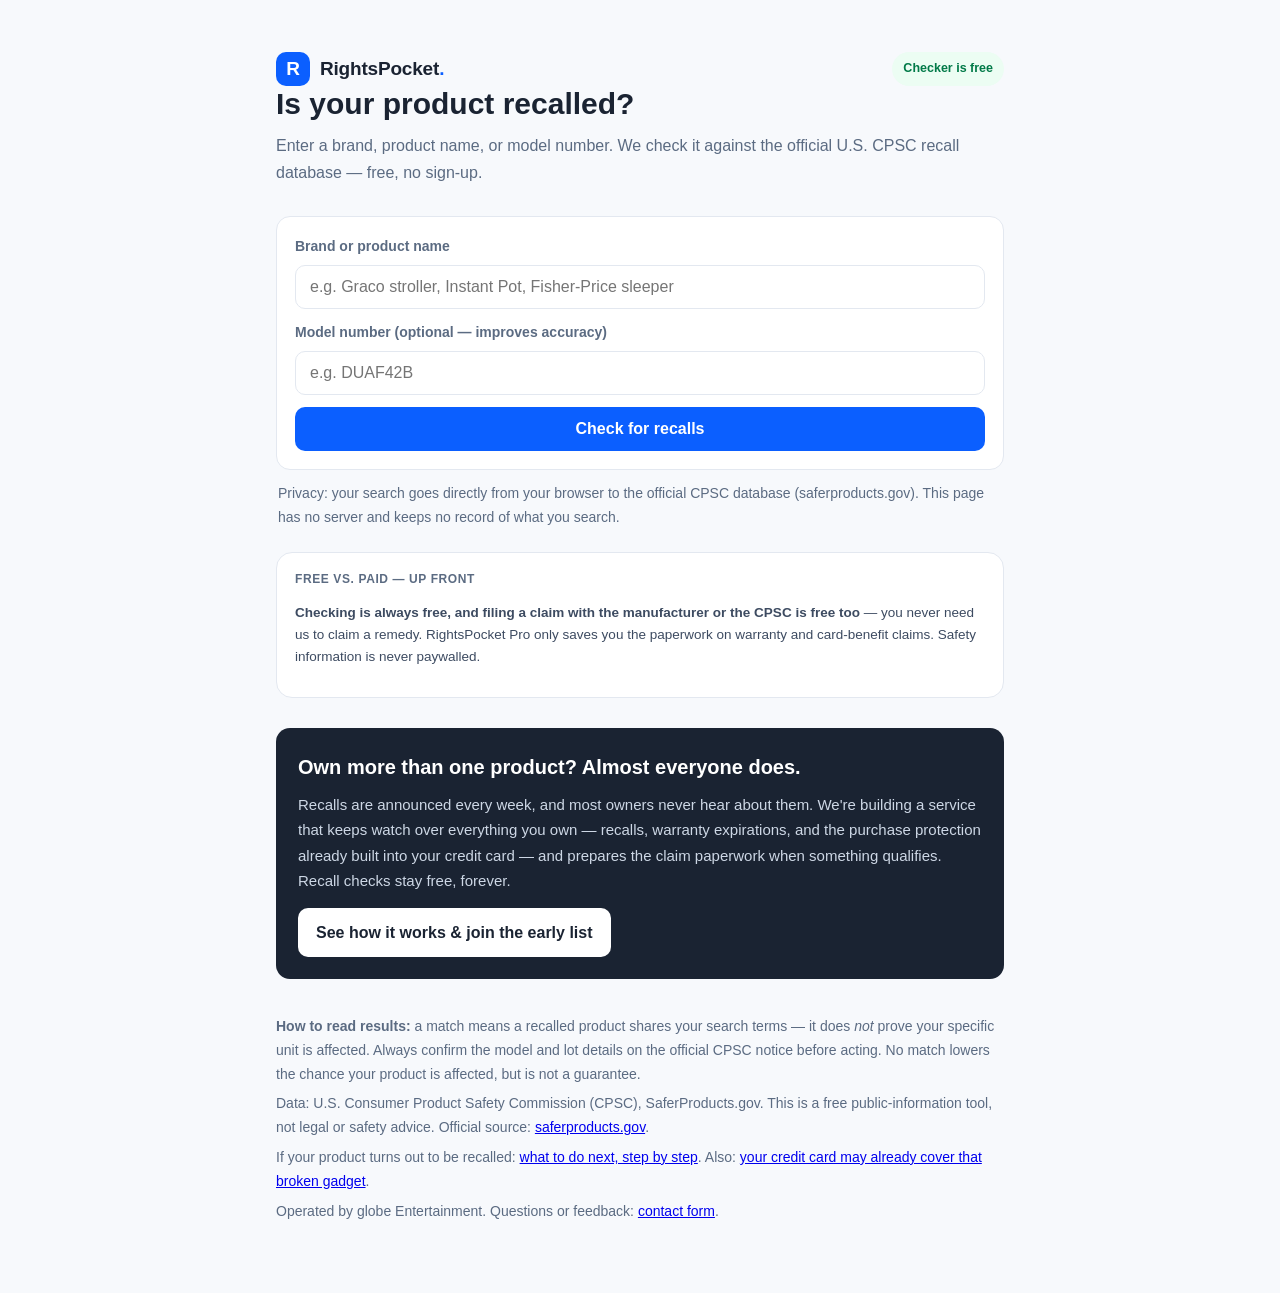
==== commit de11b314: "チェッカー画面を v2 レイアウトに更新" ====
--- a/index.html
+++ b/index.html
@@ -21,7 +21,7 @@
 <body class="page-checker">
 <div class="wrap">
   <header>
-    <div class="brandline">RightsPocket<span>.</span></div>
+    <div class="topbar"><span class="mark">R</span><span class="brandline">RightsPocket<span>.</span></span><span class="freepill">Checker is free</span></div>
     <h1>Is your product recalled?</h1>
     <p class="sub">Enter a brand, product name, or model number. We check it against the official U.S. CPSC recall database — free, no sign-up.</p>
   </header>
@@ -41,6 +41,11 @@
 
   <div class="status" id="status" role="status" aria-live="polite"></div>
   <div id="results"></div>
+
+  <div class="freepaid">
+    <div class="freepaid-t">Free vs. paid — up front</div>
+    <p><b>Checking is always free, and filing a claim with the manufacturer or the CPSC is free too</b> — you never need us to claim a remedy. RightsPocket Pro only saves you the paperwork on warranty and card-benefit claims. Safety information is never paywalled.</p>
+  </div>
 
   <div class="cta">
     <h2>Own more than one product? Almost everyone does.</h2>
@@ -105,27 +110,88 @@
     resultsEl.appendChild(d);
   }
 
+  function unitsText(r){
+    var m = String(r.Description||'').match(/about\s+([\d,.]+)\s*(million|thousand)?\s+units/i) || String(r.Description||'').match(/([\d,]{3,})\s+units/i);
+    if(!m) return '';
+    var num = m[1].replace(/,/g,'');
+    if(m[2] && m[2].toLowerCase()==='million'){ return m[1] + 'M'; }
+    if(m[2] && m[2].toLowerCase()==='thousand'){ return m[1] + 'K'; }
+    var n = parseInt(num, 10);
+    if(!isNaN(n) && n >= 1000000){ return (Math.round(n/100000)/10) + 'M'; }
+    if(!isNaN(n) && n >= 10000){ return (Math.round(n/100)/10) + 'K'; }
+    return m[1];
+  }
+  function hasFreeRemedy(r){
+    var txt = ((r.Remedies||[]).map(function(x){return x.Name||'';}).join(' ') + ' ' +
+      (r.RemedyOptions||[]).map(function(o){return o.Option||'';}).join(' ') + ' ' +
+      String(r.Description||'').slice(0, 600)).toLowerCase();
+    return /\bfree\b/.test(txt);
+  }
+  function fieldsOf(r){
+    return {
+      date: (r.RecallDate||'').slice(0,10),
+      hazard: (r.Hazards && r.Hazards[0] && r.Hazards[0].Name) || '',
+      remedy: (r.Remedies && r.Remedies[0] && r.Remedies[0].Name) || '',
+      options: (r.RemedyOptions||[]).map(function(o){ return o.Option; }).filter(Boolean).join(', '),
+      prodNames: (r.Products||[]).map(function(p){ return p.Name; }).filter(Boolean).join('; ')
+    };
+  }
+
   function render(list){
     resultsEl.innerHTML = '';
-    list.forEach(function(item){
-      var r = item.recall, sc = item.sc;
+    var steps = document.createElement('div');
+    steps.className = 'steps';
+    steps.innerHTML = '<b>1&nbsp;Search</b> &rarr; <b>2&nbsp;Verdict</b> &rarr; 3&nbsp;Your remedy';
+    resultsEl.appendChild(steps);
+
+    var top = list[0], r = top.recall, sc = top.sc, f = fieldsOf(r);
+    var strong = sc.score >= 70;
+    var units = unitsText(r);
+
+    var hero = document.createElement('div');
+    hero.className = 'verdict';
+    hero.innerHTML =
+      '<div class="badges">' +
+        (strong ? '<span class="badge found">● Recall found</span><span class="badge strong">Strong match</span>'
+                : '<span class="badge found mid">● Possible match</span>') +
+        (hasFreeRemedy(r) ? '<span class="badge freer">Free remedy</span>' : '') +
+      '</div>' +
+      (units ? '<div class="bignum">' + esc(units) + '<small>units recalled</small></div>'
+             : '<div class="bignum">' + list.length + '<small>matching recall' + (list.length>1?'s':'') + '</small></div>') +
+      '<div class="vtitle">' + esc(r.Title||'') + '</div>' +
+      (f.hazard ? '<p class="vhazard">' + esc(f.hazard) + '</p>' : '');
+    resultsEl.appendChild(hero);
+
+    var det = document.createElement('div');
+    det.className = 'details';
+    det.innerHTML =
+      (f.prodNames ? '<div class="drow"><div class="dk">Your unit</div><div class="dv">' + esc(f.prodNames) + '<span>Confirm the model and lot details on the official notice — a match here does not prove your unit is affected.</span></div></div>' : '') +
+      (f.remedy ? '<div class="drow"><div class="dk">You can get</div><div class="dv">' + esc(f.remedy) + (f.options ? ' (' + esc(f.options) + ')' : '') + '<span>Official remedy text from the CPSC record, shown as published.</span></div></div>' : '') +
+      '<div class="drow"><div class="dk">Record</div><div class="dv">CPSC recall no. ' + esc(r.RecallNumber||'') + '<span>Announced ' + esc(f.date) + ' · Matched against the official U.S. CPSC database.</span></div></div>';
+    resultsEl.appendChild(det);
+
+    var act = document.createElement('div');
+    act.innerHTML =
+      '<a class="primary" href="' + esc(r.URL||'#') + '" target="_blank" rel="noopener">See the official CPSC notice</a>' +
+      '<a class="secondarybtn" href="#" id="againBtn">Check another product</a>';
+    resultsEl.appendChild(act);
+    document.getElementById('againBtn').addEventListener('click', function(ev){
+      ev.preventDefault();
+      document.getElementById('q').focus();
+      window.scrollTo({ top: 0, behavior: 'smooth' });
+    });
+
+    list.slice(1).forEach(function(item){
+      var rr = item.recall, ff = fieldsOf(rr), ss = item.sc;
       var div = document.createElement('div');
-      div.className = 'result ' + (sc.score >= 70 ? 'hit-high' : 'hit-mid');
-      var date = (r.RecallDate||'').slice(0,10);
-      var hazard = (r.Hazards && r.Hazards[0] && r.Hazards[0].Name) || '';
-      var remedy = (r.Remedies && r.Remedies[0] && r.Remedies[0].Name) || '';
-      var options = (r.RemedyOptions||[]).map(function(o){ return o.Option; }).filter(Boolean).join(', ');
-      var img = (r.Images && r.Images[0] && r.Images[0].URL) || '';
-      var prodNames = (r.Products||[]).map(function(p){ return p.Name; }).filter(Boolean).join('; ');
-      var badge = sc.score >= 70 ? '<span class="badge high">Strong match</span>' : '<span class="badge mid">Possible match</span>';
+      div.className = 'result ' + (ss.score >= 70 ? 'hit-high' : 'hit-mid');
       div.innerHTML =
-        '<div>' + badge + '<span class="meta">Recall announced ' + esc(date) + ' &middot; CPSC recall no. ' + esc(r.RecallNumber||'') + '</span></div>' +
-        '<h3>' + esc(r.Title||'') + '</h3>' +
-        (img ? '<img src="' + esc(img) + '" alt="Recalled product photo from CPSC">' : '') +
-        (prodNames ? '<div class="field"><b>Product</b><p>' + esc(prodNames) + '</p></div>' : '') +
-        (hazard ? '<div class="field"><b>Risk</b><p>' + esc(hazard) + '</p></div>' : '') +
-        (remedy ? '<div class="field"><b>What you can get</b><p>' + esc(remedy) + (options ? ' (' + esc(options) + ')' : '') + '</p></div>' : '') +
-        '<div><a class="official" href="' + esc(r.URL||'#') + '" target="_blank" rel="noopener">Confirm your model on the official CPSC notice</a></div>';
+        '<div>' + (ss.score >= 70 ? '<span class="badge high">Strong match</span>' : '<span class="badge mid">Possible match</span>') +
+        '<span class="meta">Recall announced ' + esc(ff.date) + ' &middot; CPSC recall no. ' + esc(rr.RecallNumber||'') + '</span></div>' +
+        '<h3>' + esc(rr.Title||'') + '</h3>' +
+        (ff.hazard ? '<div class="field"><b>Risk</b><p>' + esc(ff.hazard) + '</p></div>' : '') +
+        (ff.remedy ? '<div class="field"><b>What you can get</b><p>' + esc(ff.remedy) + (ff.options ? ' (' + esc(ff.options) + ')' : '') + '</p></div>' : '') +
+        '<div><a class="official" href="' + esc(rr.URL||'#') + '" target="_blank" rel="noopener">Confirm your model on the official CPSC notice</a></div>';
       resultsEl.appendChild(div);
     });
   }
--- a/styles.css
+++ b/styles.css
@@ -123,3 +123,33 @@
   .page-landing table.scope { font-size:14px; }
   .page-landing table.scope td.c, .page-landing table.scope th.c { width:64px; }
 }
+
+/* Checker v2 layout (Revolut-style structure, existing tokens) — 2026-11-14 */
+.page-checker .topbar { display:flex; align-items:center; gap:10px; }
+.page-checker .topbar .mark { width:34px; height:34px; border-radius:10px; background:var(--accent); color:#fff; font-weight:800; font-size:19px; display:flex; align-items:center; justify-content:center; }
+.page-checker .topbar .brandline { margin:0; }
+.page-checker .freepill { margin-left:auto; font-size:12.5px; font-weight:700; color:var(--ok); background:var(--okbg); padding:6px 11px; border-radius:999px; }
+.page-checker .steps { display:flex; gap:6px; margin:18px 2px 4px; font-size:12.5px; color:var(--muted); font-weight:600; }
+.page-checker .steps b { color:var(--ink); font-weight:700; }
+.page-checker .verdict { background:var(--card); border:1px solid var(--line); border-radius:22px; padding:24px 22px 22px; margin-top:10px; box-shadow:0 1px 2px rgba(26,35,50,.05), 0 10px 28px rgba(26,35,50,.07); }
+.page-checker .badges { display:flex; gap:8px; flex-wrap:wrap; margin-bottom:16px; }
+.page-checker .badge.found { background:var(--warn); color:#fff; letter-spacing:.3px; }
+.page-checker .badge.found.mid { background:#b45309; }
+.page-checker .badge.strong { background:#e3edff; color:var(--accent-dark); }
+.page-checker .badge.freer { background:var(--okbg); color:var(--ok); }
+.page-checker .bignum { font-size:56px; line-height:1; font-weight:800; letter-spacing:-1.5px; color:var(--ink); }
+.page-checker .bignum small { font-size:20px; font-weight:700; letter-spacing:0; color:var(--muted); margin-left:8px; }
+.page-checker .vtitle { font-size:19px; font-weight:700; margin-top:12px; line-height:1.35; }
+.page-checker .vhazard { color:var(--muted); font-size:15px; line-height:1.55; margin-top:6px; }
+.page-checker .details { background:var(--card); border:1px solid var(--line); border-radius:22px; padding:8px 22px; margin-top:14px; box-shadow:0 1px 2px rgba(26,35,50,.05), 0 10px 28px rgba(26,35,50,.07); }
+.page-checker .drow { display:flex; gap:14px; padding:15px 0; border-bottom:1px solid var(--line); }
+.page-checker .drow:last-child { border-bottom:none; }
+.page-checker .drow .dk { flex:0 0 104px; font-size:12px; font-weight:800; letter-spacing:.6px; color:var(--muted); padding-top:3px; text-transform:uppercase; }
+.page-checker .drow .dv { font-size:15px; line-height:1.55; font-weight:600; }
+.page-checker .drow .dv span { display:block; color:var(--muted); font-weight:500; font-size:13.5px; margin-top:2px; }
+.page-checker .primary { display:block; text-align:center; background:var(--accent); color:#fff; font-size:16.5px; font-weight:700; padding:16px; border-radius:16px; text-decoration:none; margin-top:20px; }
+.page-checker .primary:hover { background:var(--accent-dark); }
+.page-checker .secondarybtn { display:block; text-align:center; background:var(--card); color:var(--ink); border:1px solid var(--line); font-size:15.5px; font-weight:600; padding:15px; border-radius:16px; text-decoration:none; margin-top:10px; }
+.page-checker .freepaid { background:var(--card); border:1px solid var(--line); border-radius:16px; padding:16px 18px; margin-top:22px; }
+.page-checker .freepaid .freepaid-t { font-size:12px; font-weight:800; letter-spacing:.6px; color:var(--muted); text-transform:uppercase; margin-bottom:7px; }
+.page-checker .freepaid p { font-size:13.5px; line-height:1.6; color:#3d4b61; }
